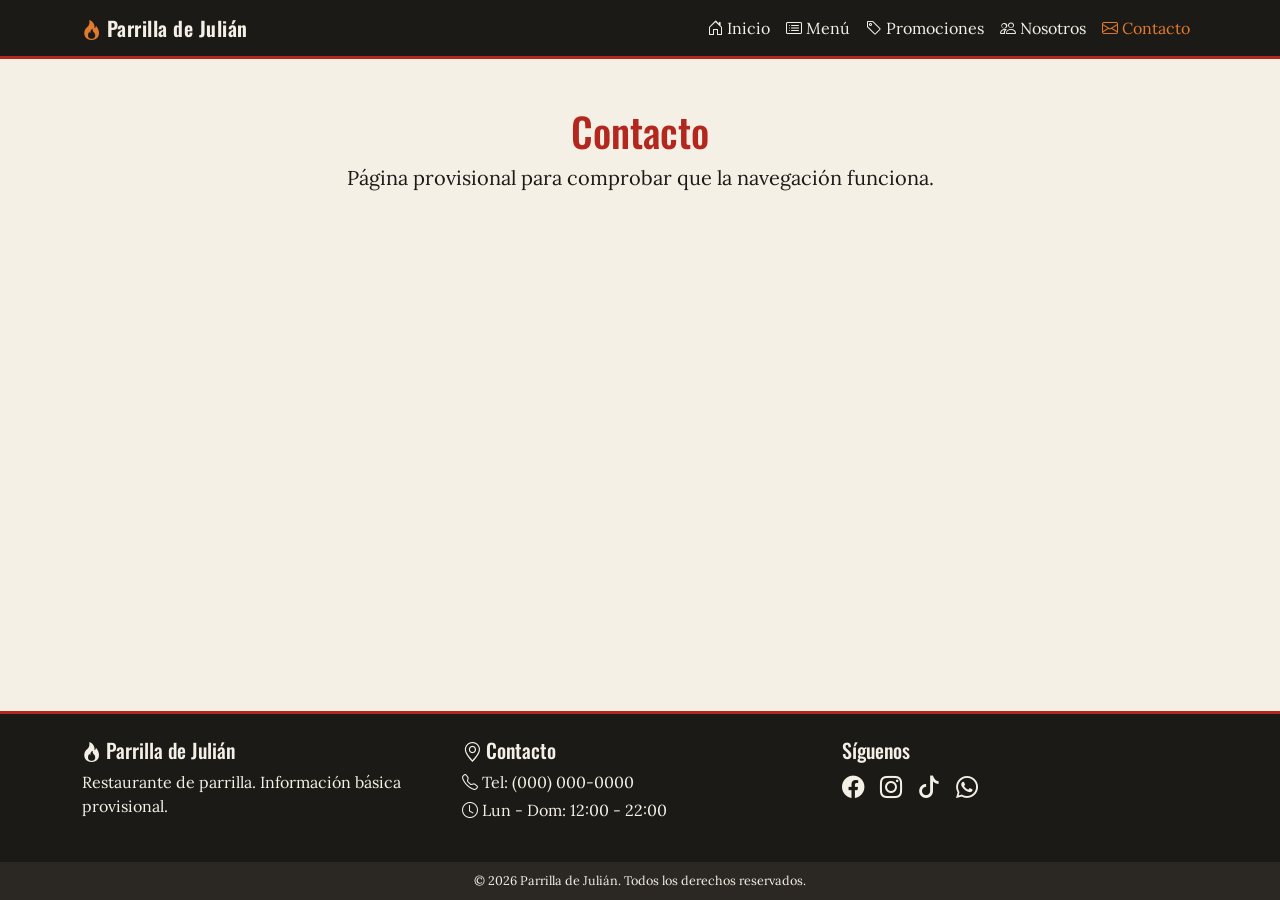
==== contacto.html @ 2fc9e14a "Estructura inicial" ====
<!DOCTYPE html>
<html lang="es">
<head>
  <meta charset="UTF-8">
  <meta name="viewport" content="width=device-width, initial-scale=1.0">
  <title>Parrilla de Julián | Contacto</title>
  <link href="https://cdn.jsdelivr.net/npm/bootstrap@5.3.3/dist/css/bootstrap.min.css" rel="stylesheet">
  <link href="https://cdn.jsdelivr.net/npm/bootstrap-icons@1.11.3/font/bootstrap-icons.min.css" rel="stylesheet">
  <link rel="preconnect" href="https://fonts.googleapis.com">
  <link rel="preconnect" href="https://fonts.gstatic.com" crossorigin>
  <link href="https://fonts.googleapis.com/css2?family=Lora:ital,wght@0,400;0,500;1,400&family=Oswald:wght@400;500;600;700&display=swap" rel="stylesheet">
  <link href="css/estilos.css" rel="stylesheet">
</head>
<body>
  <header>
    <nav class="navbar navbar-expand-lg navbar-dark navbar-parrilla">
      <div class="container">
        <a class="navbar-brand" href="index.html">
          <i class="bi bi-fire me-1"></i>Parrilla de Julián
        </a>
        <button class="navbar-toggler" type="button" data-bs-toggle="collapse" data-bs-target="#navbarNav" aria-controls="navbarNav" aria-expanded="false" aria-label="Abrir menú de navegación">
          <span class="navbar-toggler-icon"></span>
        </button>
        <div class="collapse navbar-collapse" id="navbarNav">
          <ul class="navbar-nav ms-auto">
            <li class="nav-item">
              <a class="nav-link" href="index.html"><i class="bi bi-house-door me-1"></i>Inicio</a>
            </li>
            <li class="nav-item">
              <a class="nav-link" href="menu.html"><i class="bi bi-card-list me-1"></i>Menú</a>
            </li>
            <li class="nav-item">
              <a class="nav-link" href="promociones.html"><i class="bi bi-tag me-1"></i>Promociones</a>
            </li>
            <li class="nav-item">
              <a class="nav-link" href="nosotros.html"><i class="bi bi-people me-1"></i>Nosotros</a>
            </li>
            <li class="nav-item">
              <a class="nav-link active" aria-current="page" href="contacto.html"><i class="bi bi-envelope me-1"></i>Contacto</a>
            </li>
          </ul>
        </div>
      </div>
    </nav>
  </header>

  <main class="container py-5">
    <section class="text-center">
      <h1 class="titulo-provisional">Contacto</h1>
      <p class="lead">Página provisional para comprobar que la navegación funciona.</p>
    </section>
  </main>

  <footer class="footer-parrilla mt-auto">
    <div class="container py-4">
      <div class="row text-center text-md-start">
        <div class="col-md-4 mb-3">
          <h2 class="h5"><i class="bi bi-fire me-1"></i>Parrilla de Julián</h2>
          <p class="mb-0">Restaurante de parrilla. Información básica provisional.</p>
        </div>
        <div class="col-md-4 mb-3">
          <h2 class="h5"><i class="bi bi-geo-alt me-1"></i>Contacto</h2>
          <p class="mb-1"><i class="bi bi-telephone me-1"></i>Tel: (000) 000-0000</p>
          <p class="mb-0"><i class="bi bi-clock me-1"></i>Lun - Dom: 12:00 - 22:00</p>
        </div>
        <div class="col-md-4 mb-3">
          <h2 class="h5">Síguenos</h2>
          <div class="redes">
            <a href="#" aria-label="Facebook"><i class="bi bi-facebook"></i></a>
            <a href="#" aria-label="Instagram"><i class="bi bi-instagram"></i></a>
            <a href="#" aria-label="TikTok"><i class="bi bi-tiktok"></i></a>
            <a href="#" aria-label="WhatsApp"><i class="bi bi-whatsapp"></i></a>
          </div>
        </div>
      </div>
    </div>
    <div class="footer-copy text-center py-2">
      <small>&copy; 2026 Parrilla de Julián. Todos los derechos reservados.</small>
    </div>
  </footer>

  <script src="https://cdn.jsdelivr.net/npm/bootstrap@5.3.3/dist/js/bootstrap.bundle.min.js"></script>
</body>
</html>
---- css/estilos.css ----
:root {
  --carbon: #1c1a17;
  --carbon-claro: #2b2723;
  --brasa: #b3271e;
  --fuego: #e07a2c;
  --dorado: #c9a227;
  --hueso: #f5f0e6;
  --humo: #6c6460;

  --fuente-titulos: "Oswald", sans-serif;
  --fuente-texto: "Lora", serif;
}

body {
  font-family: var(--fuente-texto);
  background-color: var(--hueso);
  color: var(--carbon);
  display: flex;
  flex-direction: column;
  min-height: 100vh;
}

h1, h2, h3, .navbar-brand {
  font-family: var(--fuente-titulos);
}

.navbar-parrilla {
  background-color: var(--carbon);
  border-bottom: 3px solid var(--brasa);
}

.navbar-parrilla .navbar-brand {
  color: var(--hueso);
  font-weight: 600;
  letter-spacing: 0.5px;
}

.navbar-parrilla .navbar-brand i {
  color: var(--fuego);
}

.navbar-parrilla .nav-link {
  color: var(--hueso);
}

.navbar-parrilla .nav-link:hover,
.navbar-parrilla .nav-link.active {
  color: var(--fuego);
}

main {
  flex: 1;
}

.titulo-provisional {
  color: var(--brasa);
}

.footer-parrilla {
  background-color: var(--carbon);
  color: var(--hueso);
  border-top: 3px solid var(--brasa);
}

.footer-parrilla a {
  color: var(--hueso);
  text-decoration: none;
}

.footer-parrilla a:hover {
  color: var(--fuego);
}

.footer-parrilla .redes a {
  font-size: 1.4rem;
  margin-right: 0.75rem;
}

.footer-copy {
  background-color: var(--carbon-claro);
  font-size: 0.9rem;
}
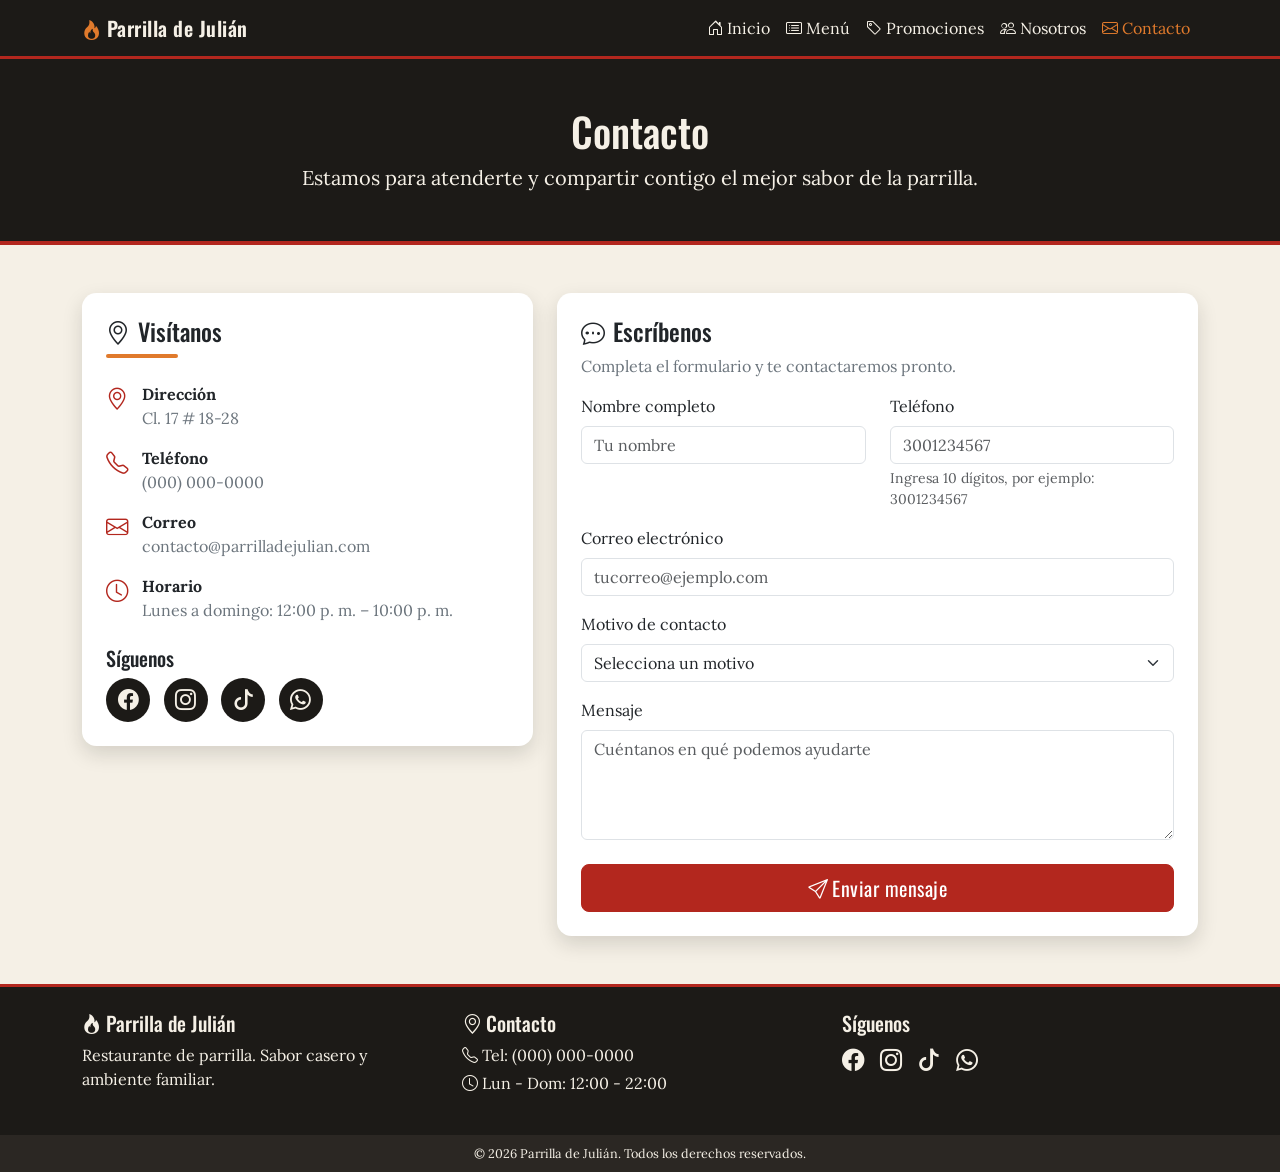
==== commit 5ecce15e: "Update README, enhance contacto and promociones pages, and improve styles for better responsiveness " ====
--- a/contacto.html
+++ b/contacto.html
@@ -3,6 +3,7 @@
 <head>
   <meta charset="UTF-8">
   <meta name="viewport" content="width=device-width, initial-scale=1.0">
+  <meta name="description" content="Contacto de Parrilla de Julián: dirección, teléfono, horario y formulario de contacto.">
   <title>Parrilla de Julián | Contacto</title>
   <link href="https://cdn.jsdelivr.net/npm/bootstrap@5.3.3/dist/css/bootstrap.min.css" rel="stylesheet">
   <link href="https://cdn.jsdelivr.net/npm/bootstrap-icons@1.11.3/font/bootstrap-icons.min.css" rel="stylesheet">
@@ -44,11 +45,111 @@
     </nav>
   </header>
 
-  <main class="container py-5">
-    <section class="text-center">
-      <h1 class="titulo-provisional">Contacto</h1>
-      <p class="lead">Página provisional para comprobar que la navegación funciona.</p>
+  <main>
+    <section class="contacto-encabezado py-5 text-center">
+      <div class="container">
+        <div class="row justify-content-center">
+          <div class="col-12 col-lg-8">
+            <h1>Contacto</h1>
+            <p class="lead mb-0">Estamos para atenderte y compartir contigo el mejor sabor de la parrilla.</p>
+          </div>
+        </div>
+      </div>
     </section>
+
+    <div class="container py-5">
+      <div class="row g-4">
+        <div class="col-12 col-lg-5">
+          <section>
+            <article class="card contacto-info">
+              <div class="card-body p-4">
+                <h2 class="card-title h4"><i class="bi bi-geo-alt me-2"></i>Visítanos</h2>
+                <div class="separador-izq mb-4"></div>
+                <div class="contacto-item mb-3">
+                  <i class="bi bi-geo-alt"></i>
+                  <div>
+                    <strong>Dirección</strong>
+                    <p class="mb-0 text-secondary">Cl. 17 # 18-28</p>
+                  </div>
+                </div>
+                <div class="contacto-item mb-3">
+                  <i class="bi bi-telephone"></i>
+                  <div>
+                    <strong>Teléfono</strong>
+                    <p class="mb-0 text-secondary">(000) 000-0000</p>
+                  </div>
+                </div>
+                <div class="contacto-item mb-3">
+                  <i class="bi bi-envelope"></i>
+                  <div>
+                    <strong>Correo</strong>
+                    <p class="mb-0 text-secondary">contacto@parrilladejulian.com</p>
+                  </div>
+                </div>
+                <div class="contacto-item mb-4">
+                  <i class="bi bi-clock"></i>
+                  <div>
+                    <strong>Horario</strong>
+                    <p class="mb-0 text-secondary">Lunes a domingo: 12:00 p. m. – 10:00 p. m.</p>
+                  </div>
+                </div>
+                <h3 class="h5">Síguenos</h3>
+                <div class="redes-contacto">
+                  <a href="#" aria-label="Facebook"><i class="bi bi-facebook"></i></a>
+                  <a href="#" aria-label="Instagram"><i class="bi bi-instagram"></i></a>
+                  <a href="#" aria-label="TikTok"><i class="bi bi-tiktok"></i></a>
+                  <a href="#" aria-label="WhatsApp"><i class="bi bi-whatsapp"></i></a>
+                </div>
+              </div>
+            </article>
+          </section>
+        </div>
+
+        <div class="col-12 col-lg-7">
+          <section>
+            <article class="card formulario-contacto">
+              <div class="card-body p-4">
+                <h2 class="card-title h4"><i class="bi bi-chat-dots me-2"></i>Escríbenos</h2>
+                <p class="text-secondary">Completa el formulario y te contactaremos pronto.</p>
+                <form action="#" method="post">
+                  <div class="row">
+                    <div class="col-12 col-md-6 mb-3">
+                      <label for="nombre" class="form-label">Nombre completo</label>
+                      <input type="text" class="form-control" id="nombre" name="nombre" placeholder="Tu nombre" required>
+                    </div>
+                    <div class="col-12 col-md-6 mb-3">
+                      <label for="telefono" class="form-label">Teléfono</label>
+                      <input type="tel" class="form-control" id="telefono" name="telefono" placeholder="3001234567" inputmode="numeric" pattern="[0-9]{10}" minlength="10" maxlength="10" required>
+                      <div class="form-text">Ingresa 10 dígitos, por ejemplo: 3001234567</div>
+                    </div>
+                  </div>
+                  <div class="mb-3">
+                    <label for="correo" class="form-label">Correo electrónico</label>
+                    <input type="email" class="form-control" id="correo" name="correo" placeholder="tucorreo@ejemplo.com" required>
+                  </div>
+                  <div class="mb-3">
+                    <label for="motivo" class="form-label">Motivo de contacto</label>
+                    <select class="form-select" id="motivo" name="motivo" required>
+                      <option value="" selected>Selecciona un motivo</option>
+                      <option value="consulta">Consulta general</option>
+                      <option value="reserva">Reserva</option>
+                      <option value="domicilio">Domicilio</option>
+                      <option value="sugerencia">Sugerencia</option>
+                      <option value="otro">Otro</option>
+                    </select>
+                  </div>
+                  <div class="mb-4">
+                    <label for="mensaje" class="form-label">Mensaje</label>
+                    <textarea class="form-control" id="mensaje" name="mensaje" rows="4" placeholder="Cuéntanos en qué podemos ayudarte" required></textarea>
+                  </div>
+                  <button type="submit" class="btn btn-brasa btn-lg w-100"><i class="bi bi-send me-1"></i>Enviar mensaje</button>
+                </form>
+              </div>
+            </article>
+          </section>
+        </div>
+      </div>
+    </div>
   </main>
 
   <footer class="footer-parrilla mt-auto">
@@ -56,7 +157,7 @@
       <div class="row text-center text-md-start">
         <div class="col-md-4 mb-3">
           <h2 class="h5"><i class="bi bi-fire me-1"></i>Parrilla de Julián</h2>
-          <p class="mb-0">Restaurante de parrilla. Información básica provisional.</p>
+          <p class="mb-0">Restaurante de parrilla. Sabor casero y ambiente familiar.</p>
         </div>
         <div class="col-md-4 mb-3">
           <h2 class="h5"><i class="bi bi-geo-alt me-1"></i>Contacto</h2>
--- a/css/estilos.css
+++ b/css/estilos.css
@@ -2,13 +2,22 @@
   --carbon: #1c1a17;
   --carbon-claro: #2b2723;
   --brasa: #b3271e;
+  --brasa-oscura: #8c1d16;
   --fuego: #e07a2c;
   --dorado: #c9a227;
   --hueso: #f5f0e6;
+  --crema: #efe6d5;
   --humo: #6c6460;
 
   --fuente-titulos: "Oswald", sans-serif;
   --fuente-texto: "Lora", serif;
+
+  --radio: 0.9rem;
+  --sombra: 0 0.5rem 1.25rem rgba(28, 26, 23, 0.15);
+}
+
+html, body {
+  overflow-x: hidden;
 }
 
 body {
@@ -20,10 +29,19 @@
   min-height: 100vh;
 }
 
+img {
+  max-width: 100%;
+}
+
 h1, h2, h3, .navbar-brand {
   font-family: var(--fuente-titulos);
 }
 
+main {
+  flex: 1;
+}
+
+/* Navbar */
 .navbar-parrilla {
   background-color: var(--carbon);
   border-bottom: 3px solid var(--brasa);
@@ -48,14 +66,163 @@
   color: var(--fuego);
 }
 
-main {
-  flex: 1;
-}
-
-.titulo-provisional {
+/* Hero */
+.hero {
+  position: relative;
+  min-height: 82vh;
+  display: flex;
+  align-items: center;
+  color: #fff;
+  background: url("../img/hero-parrilla.jpg") center / cover no-repeat;
+}
+
+.hero-overlay {
+  position: absolute;
+  inset: 0;
+  background: linear-gradient(rgba(20, 14, 10, 0.72), rgba(20, 14, 10, 0.55));
+}
+
+.hero-contenido {
+  position: relative;
+  z-index: 1;
+}
+
+.hero-etiqueta {
+  background-color: rgba(224, 122, 44, 0.18);
+  border: 1px solid var(--fuego);
+  color: var(--crema);
+  font-family: var(--fuente-titulos);
+  letter-spacing: 1px;
+  text-transform: uppercase;
+  font-size: 0.85rem;
+}
+
+.hero h1 {
+  font-weight: 700;
+  line-height: 1.05;
+}
+
+.hero .frase {
+  color: var(--crema);
+  font-style: italic;
+}
+
+/* Botones */
+.btn-brasa {
+  background-color: var(--brasa);
+  border-color: var(--brasa);
+  color: #fff;
+  font-family: var(--fuente-titulos);
+  letter-spacing: 0.5px;
+}
+
+.btn-brasa:hover {
+  background-color: var(--brasa-oscura);
+  border-color: var(--brasa-oscura);
+  color: #fff;
+}
+
+.btn-fuego {
+  border: 2px solid var(--crema);
+  color: #fff;
+  font-family: var(--fuente-titulos);
+  letter-spacing: 0.5px;
+}
+
+.btn-fuego:hover {
+  background-color: var(--crema);
+  color: var(--carbon);
+}
+
+/* Secciones */
+.seccion-titulo {
+  color: var(--carbon);
+  font-weight: 600;
+}
+
+.separador {
+  width: 72px;
+  height: 4px;
+  background-color: var(--fuego);
+  border-radius: 4px;
+  margin: 0.75rem auto 0;
+}
+
+.presentacion {
+  background-color: var(--hueso);
+}
+
+/* Datos rápidos */
+.dato-card {
+  background-color: #fff;
+  border: 1px solid rgba(28, 26, 23, 0.08);
+  border-radius: var(--radio);
+  box-shadow: var(--sombra);
+  transition: transform 0.25s ease, box-shadow 0.25s ease;
+}
+
+.dato-card:hover {
+  transform: translateY(-5px);
+}
+
+.dato-icono {
+  width: 56px;
+  height: 56px;
+  display: inline-flex;
+  align-items: center;
+  justify-content: center;
+  font-size: 1.6rem;
+  color: #fff;
+  background-color: var(--brasa);
+  border-radius: 50%;
+}
+
+.dato-card h3 {
+  font-size: 1.15rem;
+}
+
+/* Productos */
+.favoritos {
+  background-color: var(--crema);
+}
+
+.producto-card {
+  border: none;
+  border-radius: var(--radio);
+  box-shadow: var(--sombra);
+  overflow: hidden;
+  transition: transform 0.25s ease, box-shadow 0.25s ease;
+}
+
+.producto-card:hover {
+  transform: translateY(-5px);
+}
+
+.producto-card .card-img-top {
+  height: 190px;
+  object-fit: cover;
+}
+
+.producto-card .card-title {
+  color: var(--carbon);
+}
+
+.precio {
+  font-family: var(--fuente-titulos);
   color: var(--brasa);
-}
-
+  font-weight: 600;
+  font-size: 1.2rem;
+}
+
+/* CTA final */
+.cta-final {
+  background-color: var(--carbon);
+  color: var(--hueso);
+  border-top: 4px solid var(--brasa);
+  border-bottom: 4px solid var(--brasa);
+}
+
+/* Footer */
 .footer-parrilla {
   background-color: var(--carbon);
   color: var(--hueso);
@@ -80,3 +247,194 @@
   background-color: var(--carbon-claro);
   font-size: 0.9rem;
 }
+
+/* Menú */
+.menu-encabezado {
+  background-color: var(--carbon);
+  color: var(--hueso);
+  border-bottom: 4px solid var(--brasa);
+}
+
+.categoria-titulo {
+  font-weight: 600;
+}
+
+.categoria-titulo i {
+  color: var(--brasa);
+}
+
+.separador-izq {
+  width: 72px;
+  height: 4px;
+  background-color: var(--fuego);
+  border-radius: 4px;
+  margin-top: 0.5rem;
+}
+
+.badge-brasa {
+  background-color: var(--brasa);
+  font-family: var(--fuente-titulos);
+  letter-spacing: 0.5px;
+}
+
+/* Promociones */
+.promo-encabezado {
+  background-color: var(--carbon);
+  color: var(--hueso);
+  border-bottom: 4px solid var(--brasa);
+}
+
+.promo-destacada {
+  border-left: 6px solid var(--brasa);
+  box-shadow: var(--sombra);
+}
+
+.promo-destacada-img {
+  max-width: 220px;
+}
+
+.propuesta-img {
+  min-height: 220px;
+}
+
+.promocion-card {
+  border: none;
+  border-radius: var(--radio);
+  box-shadow: var(--sombra);
+  overflow: hidden;
+  transition: transform 0.25s ease, box-shadow 0.25s ease;
+}
+
+.promocion-card:hover {
+  transform: translateY(-5px);
+}
+
+.promocion-card .card-img-top {
+  height: 200px;
+  object-fit: cover;
+}
+
+/* Nosotros */
+.nosotros-encabezado {
+  background-color: var(--carbon);
+  color: var(--hueso);
+  border-bottom: 4px solid var(--brasa);
+}
+
+.historia-img {
+  border-radius: var(--radio);
+  box-shadow: var(--sombra);
+  height: 100%;
+  min-height: 280px;
+  object-fit: cover;
+}
+
+.mision-card {
+  border: none;
+  border-top: 5px solid var(--brasa);
+  border-radius: var(--radio);
+  box-shadow: var(--sombra);
+}
+
+.mision-card.vision {
+  border-top-color: var(--fuego);
+}
+
+/* Contacto */
+.contacto-encabezado {
+  background-color: var(--carbon);
+  color: var(--hueso);
+  border-bottom: 4px solid var(--brasa);
+}
+
+.contacto-info {
+  border: none;
+  border-radius: var(--radio);
+  box-shadow: var(--sombra);
+}
+
+.contacto-item {
+  display: flex;
+  gap: 0.9rem;
+  align-items: flex-start;
+}
+
+.contacto-item i {
+  font-size: 1.4rem;
+  color: var(--brasa);
+}
+
+.formulario-contacto {
+  border: none;
+  border-radius: var(--radio);
+  box-shadow: var(--sombra);
+}
+
+.redes-contacto a {
+  display: inline-flex;
+  align-items: center;
+  justify-content: center;
+  width: 44px;
+  height: 44px;
+  font-size: 1.3rem;
+  color: var(--hueso);
+  background-color: var(--carbon);
+  border-radius: 50%;
+  margin-right: 0.6rem;
+  text-decoration: none;
+}
+
+.redes-contacto a:hover {
+  background-color: var(--brasa);
+  color: #fff;
+}
+
+/* Validación visual del teléfono (sin JavaScript) */
+.formulario-contacto #telefono:not(:placeholder-shown):invalid {
+  border-color: var(--brasa);
+  background-image: url("data:image/svg+xml,%3csvg xmlns='http://www.w3.org/2000/svg' viewBox='0 0 12 12' width='12' height='12' fill='none' stroke='%23b3271e'%3e%3ccircle cx='6' cy='6' r='4.5'/%3e%3cpath stroke-linejoin='round' d='M5.8 3.6h.4L6 6.5z'/%3e%3ccircle cx='6' cy='8.2' r='.6' fill='%23b3271e' stroke='none'/%3e%3c/svg%3e");
+  background-repeat: no-repeat;
+  background-position: right calc(0.375em + 0.1875rem) center;
+  background-size: calc(0.75em + 0.375rem) calc(0.75em + 0.375rem);
+}
+
+.formulario-contacto #telefono:not(:placeholder-shown):invalid:focus {
+  border-color: var(--brasa);
+  box-shadow: 0 0 0 0.25rem rgba(179, 39, 30, 0.25);
+}
+
+.formulario-contacto #telefono:not(:placeholder-shown):valid {
+  border-color: #198754;
+  background-image: url("data:image/svg+xml,%3csvg xmlns='http://www.w3.org/2000/svg' viewBox='0 0 8 8'%3e%3cpath fill='%23198754' d='M2.3 6.73.6 4.53c-.4-1.04.46-1.4 1.1-.8l1.1 1.4 3.4-3.8c.6-.63 1.6-.27 1.2.7l-4 4.6c-.43.5-.8.4-1.1.1z'/%3e%3c/svg%3e");
+  background-repeat: no-repeat;
+  background-position: right calc(0.375em + 0.1875rem) center;
+  background-size: calc(0.75em + 0.375rem) calc(0.75em + 0.375rem);
+}
+
+.formulario-contacto #telefono:not(:placeholder-shown):valid:focus {
+  border-color: #198754;
+  box-shadow: 0 0 0 0.25rem rgba(25, 135, 84, 0.25);
+}
+
+.precio-anterior {
+  color: var(--humo);
+  text-decoration: line-through;
+}
+
+.precio-promo {
+  font-family: var(--fuente-titulos);
+  color: var(--brasa);
+  font-weight: 600;
+  font-size: 1.25rem;
+}
+
+@media (max-width: 575.98px) {
+  .hero {
+    min-height: 92vh;
+    text-align: center;
+  }
+
+  .hero .d-flex {
+    justify-content: center;
+  }
+}
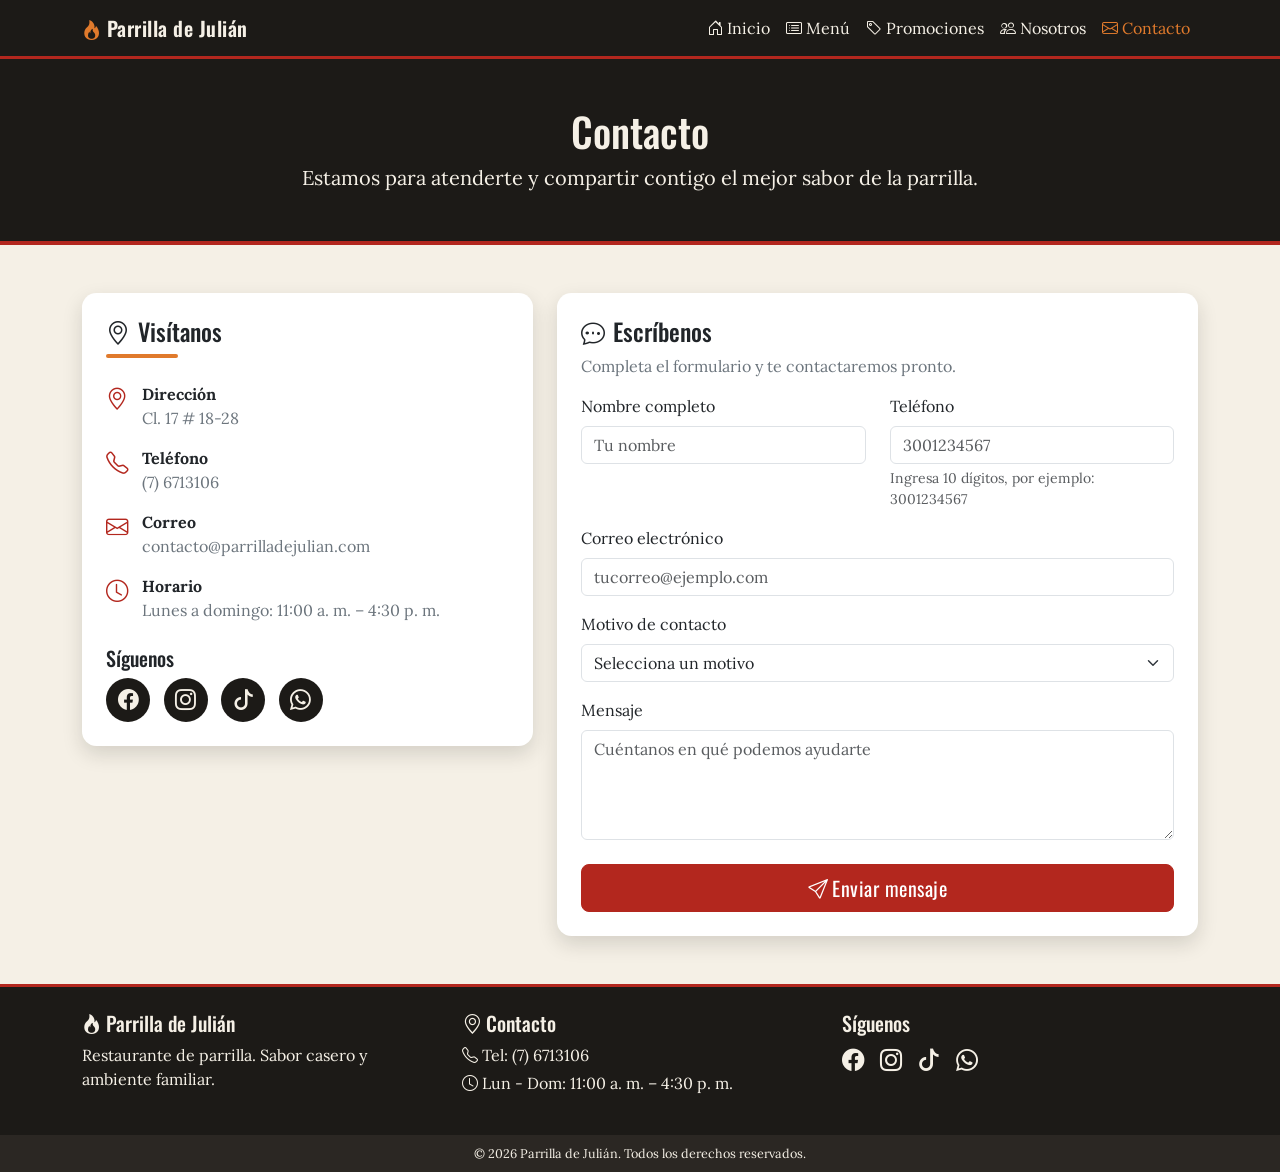
==== commit fd482b14: "Update contact information and social media links across multiple pages; enhance README description " ====
--- a/contacto.html
+++ b/contacto.html
@@ -58,6 +58,11 @@
     </section>
 
     <div class="container py-5">
+      <div class="alert alert-success confirmacion-envio" id="mensaje-enviado" role="status" tabindex="-1">
+        <h2 class="h4 mb-1"><i class="bi bi-check-circle me-2"></i>¡Mensaje enviado correctamente!</h2>
+        <p class="mb-2">Gracias por comunicarte con Parrilla de Julián. Hemos recibido tu mensaje.</p>
+        <a href="contacto.html" class="btn btn-sm btn-outline-success">Enviar otro mensaje</a>
+      </div>
       <div class="row g-4">
         <div class="col-12 col-lg-5">
           <section>
@@ -76,7 +81,7 @@
                   <i class="bi bi-telephone"></i>
                   <div>
                     <strong>Teléfono</strong>
-                    <p class="mb-0 text-secondary">(000) 000-0000</p>
+                    <p class="mb-0 text-secondary">(7) 6713106</p>
                   </div>
                 </div>
                 <div class="contacto-item mb-3">
@@ -90,15 +95,15 @@
                   <i class="bi bi-clock"></i>
                   <div>
                     <strong>Horario</strong>
-                    <p class="mb-0 text-secondary">Lunes a domingo: 12:00 p. m. – 10:00 p. m.</p>
+                    <p class="mb-0 text-secondary">Lunes a domingo: 11:00 a. m. – 4:30 p. m.</p>
                   </div>
                 </div>
                 <h3 class="h5">Síguenos</h3>
                 <div class="redes-contacto">
-                  <a href="#" aria-label="Facebook"><i class="bi bi-facebook"></i></a>
-                  <a href="#" aria-label="Instagram"><i class="bi bi-instagram"></i></a>
+                  <a href="https://www.facebook.com/LaParrillaDeJulian" target="_blank" rel="noopener" aria-label="Facebook"><i class="bi bi-facebook"></i></a>
+                  <a href="https://www.instagram.com/laparrilladejulian_/" target="_blank" rel="noopener" aria-label="Instagram"><i class="bi bi-instagram"></i></a>
                   <a href="#" aria-label="TikTok"><i class="bi bi-tiktok"></i></a>
-                  <a href="#" aria-label="WhatsApp"><i class="bi bi-whatsapp"></i></a>
+                  <a href="https://api.whatsapp.com/send/?phone=57314495049" target="_blank" rel="noopener" aria-label="WhatsApp"><i class="bi bi-whatsapp"></i></a>
                 </div>
               </div>
             </article>
@@ -111,7 +116,7 @@
               <div class="card-body p-4">
                 <h2 class="card-title h4"><i class="bi bi-chat-dots me-2"></i>Escríbenos</h2>
                 <p class="text-secondary">Completa el formulario y te contactaremos pronto.</p>
-                <form action="#" method="post">
+                <form action="#mensaje-enviado" method="get">
                   <div class="row">
                     <div class="col-12 col-md-6 mb-3">
                       <label for="nombre" class="form-label">Nombre completo</label>
@@ -161,16 +166,16 @@
         </div>
         <div class="col-md-4 mb-3">
           <h2 class="h5"><i class="bi bi-geo-alt me-1"></i>Contacto</h2>
-          <p class="mb-1"><i class="bi bi-telephone me-1"></i>Tel: (000) 000-0000</p>
-          <p class="mb-0"><i class="bi bi-clock me-1"></i>Lun - Dom: 12:00 - 22:00</p>
+          <p class="mb-1"><i class="bi bi-telephone me-1"></i>Tel: (7) 6713106</p>
+          <p class="mb-0"><i class="bi bi-clock me-1"></i>Lun - Dom: 11:00 a. m. – 4:30 p. m.</p>
         </div>
         <div class="col-md-4 mb-3">
           <h2 class="h5">Síguenos</h2>
           <div class="redes">
-            <a href="#" aria-label="Facebook"><i class="bi bi-facebook"></i></a>
-            <a href="#" aria-label="Instagram"><i class="bi bi-instagram"></i></a>
+            <a href="https://www.facebook.com/LaParrillaDeJulian" target="_blank" rel="noopener" aria-label="Facebook"><i class="bi bi-facebook"></i></a>
+            <a href="https://www.instagram.com/laparrilladejulian_/" target="_blank" rel="noopener" aria-label="Instagram"><i class="bi bi-instagram"></i></a>
             <a href="#" aria-label="TikTok"><i class="bi bi-tiktok"></i></a>
-            <a href="#" aria-label="WhatsApp"><i class="bi bi-whatsapp"></i></a>
+            <a href="https://api.whatsapp.com/send/?phone=57314495049" target="_blank" rel="noopener" aria-label="WhatsApp"><i class="bi bi-whatsapp"></i></a>
           </div>
         </div>
       </div>
--- a/css/estilos.css
+++ b/css/estilos.css
@@ -389,6 +389,17 @@
   color: #fff;
 }
 
+/* Confirmación visual del formulario (sin JavaScript) */
+.confirmacion-envio {
+  display: none;
+  scroll-margin-top: 5rem;
+  box-shadow: var(--sombra);
+}
+
+.confirmacion-envio:target {
+  display: block;
+}
+
 /* Validación visual del teléfono (sin JavaScript) */
 .formulario-contacto #telefono:not(:placeholder-shown):invalid {
   border-color: var(--brasa);
